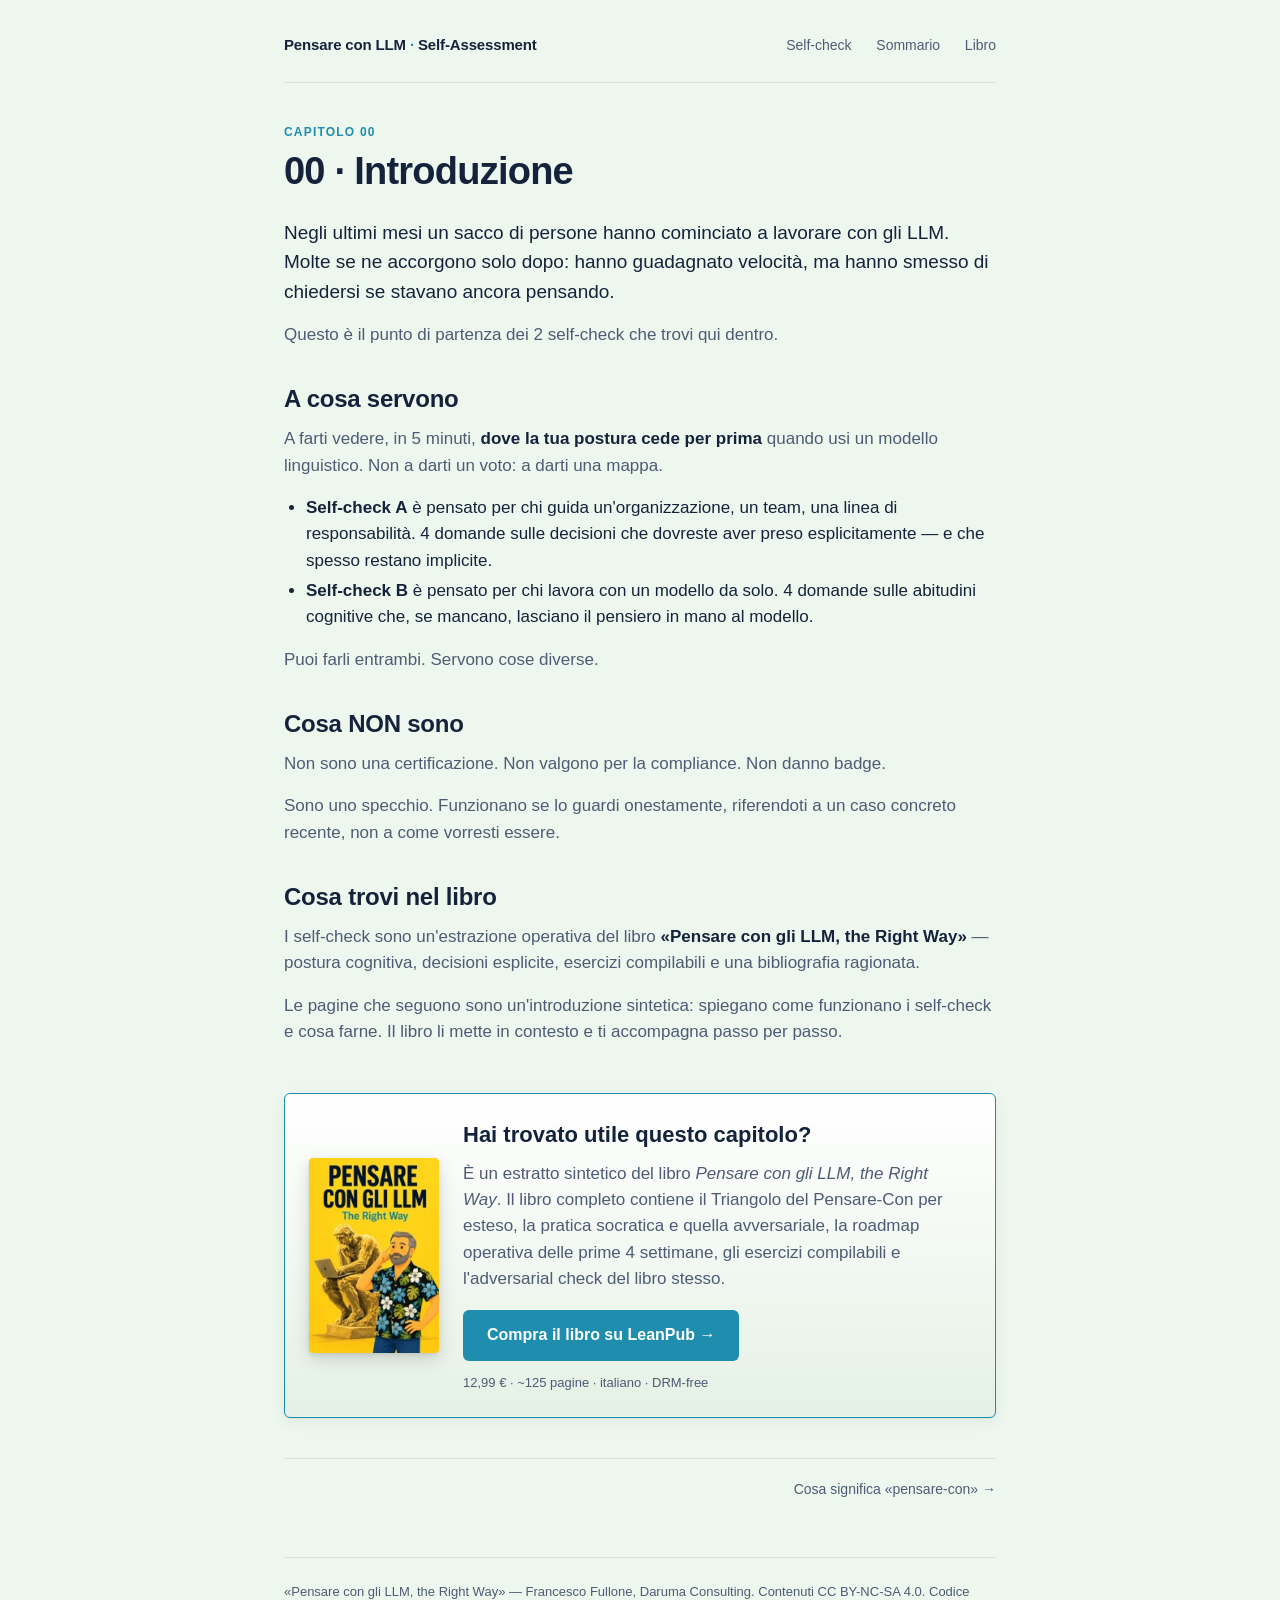
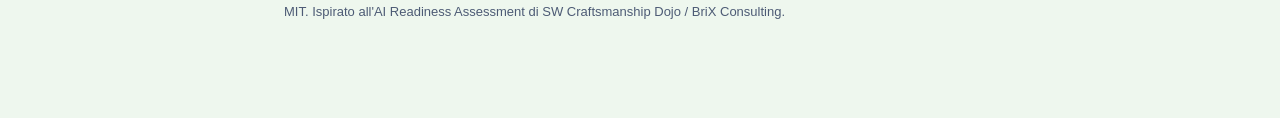
==== book/00-introduzione.html @ 1b7c7dd3 "feat: pensare con gli LLM self-assessment — initial commit App statica con 2 self-check gratuiti (or" ====
<!DOCTYPE html>
<html lang="it">
<head>
<meta charset="UTF-8" />
<meta name="viewport" content="width=device-width, initial-scale=1.0" />
<title>Introduzione · Pensare con LLM</title>
<meta name="description" content="Introduzione — un estratto dal libro
«Pensare con gli LLM, the Right Way» di Francesco Fullone." />
<link rel="stylesheet" href="../styles.css" />
</head>
<body>
<div class="container">

  <header class="site">
    <div class="brand"><a href="../index.html">Pensare con LLM <span class="dot">·</span> Self-Assessment</a></div>
    <nav>
      <a href="../index.html">Self-check</a>
      <a href="sommario.html">Sommario</a>
      <a href="https://leanpub.com/pensare-con-gli-llm" target="_blank" rel="noopener">Libro</a>
    </nav>
  </header>

  <article class="chapter">
    <div class="chapter-meta">Capitolo 00</div>
<h1 id="00--introduzione">00 · Introduzione</h1>
<p>Negli ultimi mesi un sacco di persone hanno cominciato a lavorare con
gli LLM. Molte se ne accorgono solo dopo: hanno guadagnato velocità, ma
hanno smesso di chiedersi se stavano ancora pensando.</p>
<p>Questo è il punto di partenza dei 2 self-check che trovi qui
dentro.</p>
<h2 id="a-cosa-servono">A cosa servono</h2>
<p>A farti vedere, in 5 minuti, <strong>dove la tua postura cede per
prima</strong> quando usi un modello linguistico. Non a darti un voto: a
darti una mappa.</p>
<ul>
<li><strong>Self-check A</strong> è pensato per chi guida
un'organizzazione, un team, una linea di responsabilità. 4 domande sulle
decisioni che dovreste aver preso esplicitamente — e che spesso restano
implicite.</li>
<li><strong>Self-check B</strong> è pensato per chi lavora con un
modello da solo. 4 domande sulle abitudini cognitive che, se mancano,
lasciano il pensiero in mano al modello.</li>
</ul>
<p>Puoi farli entrambi. Servono cose diverse.</p>
<h2 id="cosa-non-sono">Cosa NON sono</h2>
<p>Non sono una certificazione. Non valgono per la compliance. Non danno
badge.</p>
<p>Sono uno specchio. Funzionano se lo guardi onestamente, riferendoti a
un caso concreto recente, non a come vorresti essere.</p>
<h2 id="cosa-trovi-nel-libro">Cosa trovi nel libro</h2>
<p>I self-check sono un'estrazione operativa del libro <strong>«Pensare
con gli LLM, the Right Way»</strong> — postura cognitiva, decisioni
esplicite, esercizi compilabili e una bibliografia ragionata.</p>
<p>Le pagine che seguono sono un'introduzione sintetica: spiegano come
funzionano i self-check e cosa farne. Il libro li mette in contesto e ti
accompagna passo per passo.</p>
  </article>

  <div class="card buy-cta">
    <a class="buy-cta-cover" href="https://leanpub.com/pensare-con-gli-llm" target="_blank" rel="noopener" aria-label="Pensare con gli LLM, the Right Way — disponibile su LeanPub">
      <img src="../assets/copertina-small.jpg" alt="Copertina di «Pensare con gli LLM, the Right Way»" width="120" height="180" />
    </a>
    <div class="buy-cta-body">
      <h3>Hai trovato utile questo capitolo?</h3>
      <p>È un estratto sintetico del libro <em>Pensare con gli LLM, the Right Way</em>. Il libro completo contiene il Triangolo del Pensare-Con per esteso, la pratica socratica e quella avversariale, la roadmap operativa delle prime 4 settimane, gli esercizi compilabili e l'adversarial check del libro stesso.</p>
      <a class="btn cta" href="https://leanpub.com/pensare-con-gli-llm" target="_blank" rel="noopener">Compra il libro su LeanPub →</a>
      <span class="price-note">12,99 € · ~125 pagine · italiano · DRM-free</span>
    </div>
  </div>

  <nav class="chapter-nav">
    <span></span>
    <a href="01-cosa-significa-pensare-con.html" class="next">Cosa
significa «pensare-con» →</a>
  </nav>

  <footer class="site">
    <p>«Pensare con gli LLM, the Right Way» — Francesco Fullone, Daruma Consulting. Contenuti CC BY-NC-SA 4.0. Codice MIT. Ispirato all'<a href="https://github.com/sw-craftsmanship-dojo/sw-ai-readiness-assessment" target="_blank" rel="noopener">AI Readiness Assessment</a> di SW Craftsmanship Dojo / BriX Consulting.</p>
  </footer>
</div>
</body>
</html>
---- styles.css ----
:root {
  /* Palette tratta dalla copertina del libro */
  --bg: #eef7ee;            /* verde tenue, dalle foglie della camicia in copertina */
  --ink: #14233b;           /* navy del titolo in copertina */
  --ink-soft: #4d5b75;      /* navy attenuato per testo secondario */
  --line: #e3dfd0;          /* beige caldo */
  --card: #ffffff;
  --accent: #1f8dad;        /* teal — «The Right Way» in copertina */
  --accent-hover: #186e88;
  --accent-soft: #d0e7f0;
  --yellow: #f5c518;        /* giallo della copertina */
  --yellow-soft: #fdedb5;
  --good: #1f7a5d;
  --warn: #8a6510;
  --bad: #c44a1a;
  --radius: 6px;
  --shadow: 0 1px 0 rgba(0,0,0,0.04), 0 4px 16px rgba(20,35,59,0.06);
}
* { box-sizing: border-box; }
html, body { margin: 0; padding: 0; background: var(--bg); color: var(--ink); }
body {
  font-family: -apple-system, BlinkMacSystemFont, "Segoe UI", "Helvetica Neue", Arial, sans-serif;
  font-size: 17px;
  line-height: 1.55;
  -webkit-font-smoothing: antialiased;
}
.container { max-width: 760px; margin: 0 auto; padding: 32px 24px 80px; }

/* ===== HEADER / FOOTER ===== */
header.site { display: flex; justify-content: space-between; align-items: baseline; padding-bottom: 24px; border-bottom: 1px solid var(--line); margin-bottom: 40px; flex-wrap: wrap; gap: 12px; }
header.site .brand { font-weight: 700; font-size: 15px; letter-spacing: -0.01em; }
header.site .brand a { color: inherit; text-decoration: none; }
header.site .brand .dot { color: var(--accent); }
header.site nav a { color: var(--ink-soft); text-decoration: none; font-size: 14px; margin-left: 20px; }
header.site nav a:hover { color: var(--accent); }

footer.site { margin-top: 56px; padding-top: 24px; border-top: 1px solid var(--line); color: var(--ink-soft); font-size: 13px; }
footer.site a { color: var(--ink-soft); }

/* ===== TIPOGRAFIA ===== */
h1 { font-size: 38px; line-height: 1.15; letter-spacing: -0.02em; margin: 0 0 12px; font-weight: 700; }
h2 { font-size: 24px; line-height: 1.25; letter-spacing: -0.01em; margin: 36px 0 12px; font-weight: 600; }
h3 { font-size: 18px; margin: 28px 0 8px; font-weight: 600; }
p { margin: 0 0 16px; color: var(--ink-soft); }
p.lead { font-size: 19px; color: var(--ink); margin-bottom: 28px; }
a { color: var(--accent); text-decoration: none; }
a:hover { text-decoration: underline; }

blockquote {
  margin: 20px 0;
  padding: 14px 20px;
  border-left: 3px solid var(--accent);
  background: var(--card);
  color: var(--ink);
  font-style: italic;
  border-radius: 0 var(--radius) var(--radius) 0;
}
blockquote p { color: var(--ink); margin: 0 0 8px; }
blockquote p:last-child { margin-bottom: 0; }

code {
  font-family: ui-monospace, "SF Mono", Menlo, Consolas, monospace;
  font-size: 0.92em;
  background: var(--yellow-soft);
  color: var(--ink);
  padding: 1px 6px;
  border-radius: 3px;
}
pre {
  background: var(--ink);
  color: #f7f5f1;
  padding: 16px 18px;
  border-radius: var(--radius);
  overflow-x: auto;
  font-size: 14px;
  line-height: 1.5;
}
pre code { background: transparent; color: inherit; padding: 0; }

ul, ol { padding-left: 22px; margin: 0 0 16px; }
li { margin: 4px 0; color: var(--ink); }
li p { color: var(--ink); margin: 0; }

hr { border: 0; border-top: 1px solid var(--line); margin: 36px 0; }

table {
  width: 100%;
  border-collapse: collapse;
  margin: 20px 0;
  font-size: 15px;
  background: var(--card);
  border: 1px solid var(--line);
  border-radius: var(--radius);
  overflow: hidden;
}
th, td {
  padding: 10px 14px;
  text-align: left;
  border-bottom: 1px solid var(--line);
  vertical-align: top;
}
th { font-weight: 600; background: #efebe2; color: var(--ink); }
tr:last-child td { border-bottom: 0; }

em { font-style: italic; }
strong { font-weight: 600; color: var(--ink); }

/* ===== CARDS / GENERIC ===== */
.card {
  background: var(--card);
  border: 1px solid var(--line);
  border-radius: var(--radius);
  padding: 24px;
  box-shadow: var(--shadow);
}

.pill {
  display: inline-block; font-size: 12px; padding: 3px 10px;
  background: var(--yellow); color: var(--ink);
  border-radius: 99px; font-weight: 700;
  letter-spacing: 0.02em; margin-right: 8px;
}

button, .btn {
  font: inherit; cursor: pointer;
  background: var(--ink); color: white; border: 0;
  padding: 11px 20px; border-radius: var(--radius);
  font-weight: 600; font-size: 15px;
  transition: background 0.15s ease, transform 0.05s ease;
  display: inline-block;
  text-decoration: none;
}
button:hover, .btn:hover { background: var(--accent-hover); color: white; text-decoration: none; }
button:disabled { background: var(--line); color: var(--ink-soft); cursor: not-allowed; }
button.ghost { background: transparent; color: var(--ink-soft); }
button.ghost:hover { background: transparent; color: var(--accent); }
.btn.cta { background: var(--accent); color: white; }
.btn.cta:hover { background: var(--accent-hover); color: white; }

.hidden { display: none !important; }

/* ===== LANDING — hero con cover ===== */
.hero {
  display: grid;
  grid-template-columns: 1fr;
  gap: 24px;
  align-items: start;
  margin: 16px 0 32px;
}
@media (min-width: 720px) {
  .hero {
    grid-template-columns: 1fr 200px;
    gap: 36px;
  }
}
.hero-text { min-width: 0; }
.hero-cover {
  display: block;
  width: 100%;
  max-width: 200px;
  justify-self: end;
}
.hero-cover img {
  display: block;
  width: 100%;
  height: auto;
  border-radius: 4px;
  box-shadow: 0 8px 24px rgba(0,0,0,0.14), 0 2px 6px rgba(0,0,0,0.08);
  transition: transform 0.18s ease, box-shadow 0.18s ease;
}
.hero-cover:hover img {
  transform: translateY(-3px);
  box-shadow: 0 12px 28px rgba(0,0,0,0.18), 0 3px 8px rgba(0,0,0,0.1);
}
.hero-cover .caption {
  display: block;
  text-align: center;
  font-size: 12px;
  color: var(--ink-soft);
  margin-top: 8px;
  letter-spacing: 0.02em;
}

/* ===== LANDING (index.html) ===== */
.pick {
  display: grid; gap: 16px; grid-template-columns: 1fr;
  margin: 32px 0;
}
@media (min-width: 680px) { .pick { grid-template-columns: 1fr 1fr; } }
.pick .card { cursor: pointer; transition: transform 0.08s ease, border-color 0.15s ease; }
.pick .card:hover { border-color: var(--accent); transform: translateY(-1px); }
.pick .tag { display: inline-block; font-size: 12px; text-transform: uppercase; letter-spacing: 0.06em; padding: 3px 8px; border-radius: 3px; background: var(--yellow-soft); color: var(--ink); margin-bottom: 12px; font-weight: 700; }
.pick h3 { margin-top: 0; }
.pick .meta { font-size: 13px; color: var(--ink-soft); margin-top: 12px; }

/* ===== QUIZ ===== */
.progress {
  display: flex; align-items: center; gap: 12px; margin-bottom: 28px;
  font-size: 13px; color: var(--ink-soft);
}
.progress .bar { flex: 1; height: 4px; background: var(--line); border-radius: 2px; overflow: hidden; }
.progress .bar > span { display: block; height: 100%; background: var(--accent); transition: width 0.25s ease; }

.question { margin-bottom: 20px; }
.question .dim { font-size: 12px; text-transform: uppercase; letter-spacing: 0.08em; color: var(--accent); font-weight: 700; margin-bottom: 8px; }
.question .q { font-size: 21px; line-height: 1.35; font-weight: 600; margin-bottom: 4px; }
.question .sub { color: var(--ink-soft); font-size: 15px; margin-bottom: 20px; }

.scale { display: grid; gap: 8px; }
.scale label {
  display: flex; align-items: flex-start; gap: 12px;
  padding: 12px 14px;
  border: 1px solid var(--line);
  border-radius: var(--radius);
  cursor: pointer;
  background: var(--card);
  transition: border-color 0.15s ease, background 0.15s ease;
}
.scale label:hover { border-color: var(--accent); }
.scale label.selected { border-color: var(--accent); background: var(--accent-soft); }
.scale input { margin-top: 4px; accent-color: var(--accent); }
.scale .lvl { font-weight: 600; min-width: 14px; }
.scale .txt { color: var(--ink); }

.actions { display: flex; justify-content: space-between; margin-top: 28px; gap: 12px; align-items: center; }

/* ===== RESULT ===== */
.result .score-block { text-align: center; padding: 28px 16px; }
.result .score-block .label { text-transform: uppercase; letter-spacing: 0.1em; font-size: 12px; color: var(--ink-soft); margin-bottom: 8px; }
.result .score-block .value { font-size: 64px; font-weight: 700; letter-spacing: -0.03em; line-height: 1; }
.result .score-block .max { color: var(--ink-soft); font-size: 22px; }
.result .level { display: inline-block; padding: 6px 14px; border-radius: 99px; font-size: 13px; font-weight: 600; margin-top: 12px; }
.result .level.high { background: #f7d8cc; color: var(--bad); }
.result .level.med  { background: var(--yellow-soft); color: var(--warn); }
.result .level.low  { background: var(--accent-soft); color: var(--accent); }
.result .level.mature { background: #d0e8dc; color: var(--good); }

.breakdown { margin-top: 32px; }
.breakdown .row { display: grid; grid-template-columns: 130px 1fr 40px; gap: 14px; align-items: center; padding: 10px 0; border-bottom: 1px dashed var(--line); }
.breakdown .row:last-child { border-bottom: 0; }
.breakdown .dim-name { font-weight: 600; font-size: 14px; text-transform: uppercase; letter-spacing: 0.05em; }
.breakdown .meter { height: 6px; background: var(--line); border-radius: 3px; overflow: hidden; }
.breakdown .meter > span { display: block; height: 100%; background: var(--accent); }
.breakdown .num { text-align: right; font-variant-numeric: tabular-nums; color: var(--ink-soft); font-size: 14px; }

.reco { margin-top: 28px; }
.reco h3 { margin-bottom: 8px; }
.reco ul { padding-left: 20px; margin: 0; }
.reco li { margin: 6px 0; color: var(--ink); }

/* ===== CHAPTER PAGES ===== */
.chapter-meta {
  font-size: 12px;
  text-transform: uppercase;
  letter-spacing: 0.1em;
  color: var(--accent);
  font-weight: 700;
  margin-bottom: 8px;
}
article.chapter {
  margin-bottom: 48px;
}
article.chapter h1 { margin-bottom: 24px; }
article.chapter p:first-of-type { font-size: 19px; color: var(--ink); }

.buy-cta {
  margin-top: 40px;
  background: linear-gradient(180deg, var(--card) 0%, #e5f1e5 100%);
  border-color: var(--accent);
  display: grid;
  grid-template-columns: 130px 1fr;
  gap: 24px;
  align-items: center;
}
@media (max-width: 560px) {
  .buy-cta {
    grid-template-columns: 1fr;
    text-align: center;
    gap: 16px;
  }
  .buy-cta-cover { justify-self: center; max-width: 140px; }
}
.buy-cta-cover {
  display: block;
  width: 100%;
}
.buy-cta-cover img {
  display: block;
  width: 100%;
  height: auto;
  border-radius: 4px;
  box-shadow: 0 6px 18px rgba(0,0,0,0.14), 0 2px 4px rgba(0,0,0,0.08);
  transition: transform 0.18s ease;
}
.buy-cta-cover:hover img { transform: translateY(-2px); }
.buy-cta-body h3 { margin-top: 0; font-size: 22px; }
.buy-cta-body p { color: var(--ink-soft); margin-bottom: 18px; }
.buy-cta-body .btn.cta { font-size: 16px; padding: 13px 24px; }
.buy-cta-body .price-note {
  display: block;
  margin-top: 12px;
  font-size: 13px;
  color: var(--ink-soft);
}

/* ===== SOMMARIO (TOC libro) ===== */
.toc-part-header {
  font-size: 13px;
  text-transform: uppercase;
  letter-spacing: 0.12em;
  color: var(--accent);
  font-weight: 700;
  margin: 44px 0 16px;
  padding-bottom: 8px;
  border-bottom: 2px solid var(--accent);
}
.toc-part-header .label {
  display: inline-block;
  margin-right: 10px;
  padding: 3px 8px;
  background: var(--yellow);
  color: var(--ink);
  border-radius: 3px;
  letter-spacing: 0.08em;
}

.toc-entry {
  display: grid;
  grid-template-columns: 70px 1fr;
  gap: 18px;
  align-items: start;
  padding: 18px 0;
  border-bottom: 1px solid var(--line);
}
.toc-entry:last-child { border-bottom: 0; }
.toc-num {
  font-size: 26px;
  font-weight: 700;
  color: var(--accent);
  font-variant-numeric: tabular-nums;
  line-height: 1;
  letter-spacing: -0.02em;
}
.toc-content { min-width: 0; }
.toc-content h3 {
  margin: 0 0 6px;
  font-size: 18px;
  line-height: 1.3;
  color: var(--ink);
}
.toc-content p {
  margin: 0;
  color: var(--ink-soft);
  font-size: 15px;
  line-height: 1.5;
}

.toc-meta {
  display: flex;
  gap: 16px;
  flex-wrap: wrap;
  margin: 20px 0 4px;
  font-size: 14px;
  color: var(--ink-soft);
}
.toc-meta span {
  background: var(--card);
  border: 1px solid var(--line);
  border-radius: 99px;
  padding: 4px 12px;
}
.toc-meta strong { color: var(--ink); }

.chapter-nav {
  display: flex;
  justify-content: space-between;
  align-items: center;
  margin-top: 40px;
  padding-top: 20px;
  border-top: 1px solid var(--line);
  font-size: 14px;
  gap: 16px;
  flex-wrap: wrap;
}
.chapter-nav a {
  color: var(--ink-soft);
  text-decoration: none;
  max-width: 45%;
}
.chapter-nav a:hover { color: var(--accent); text-decoration: none; }
.chapter-nav a.next { text-align: right; margin-left: auto; }
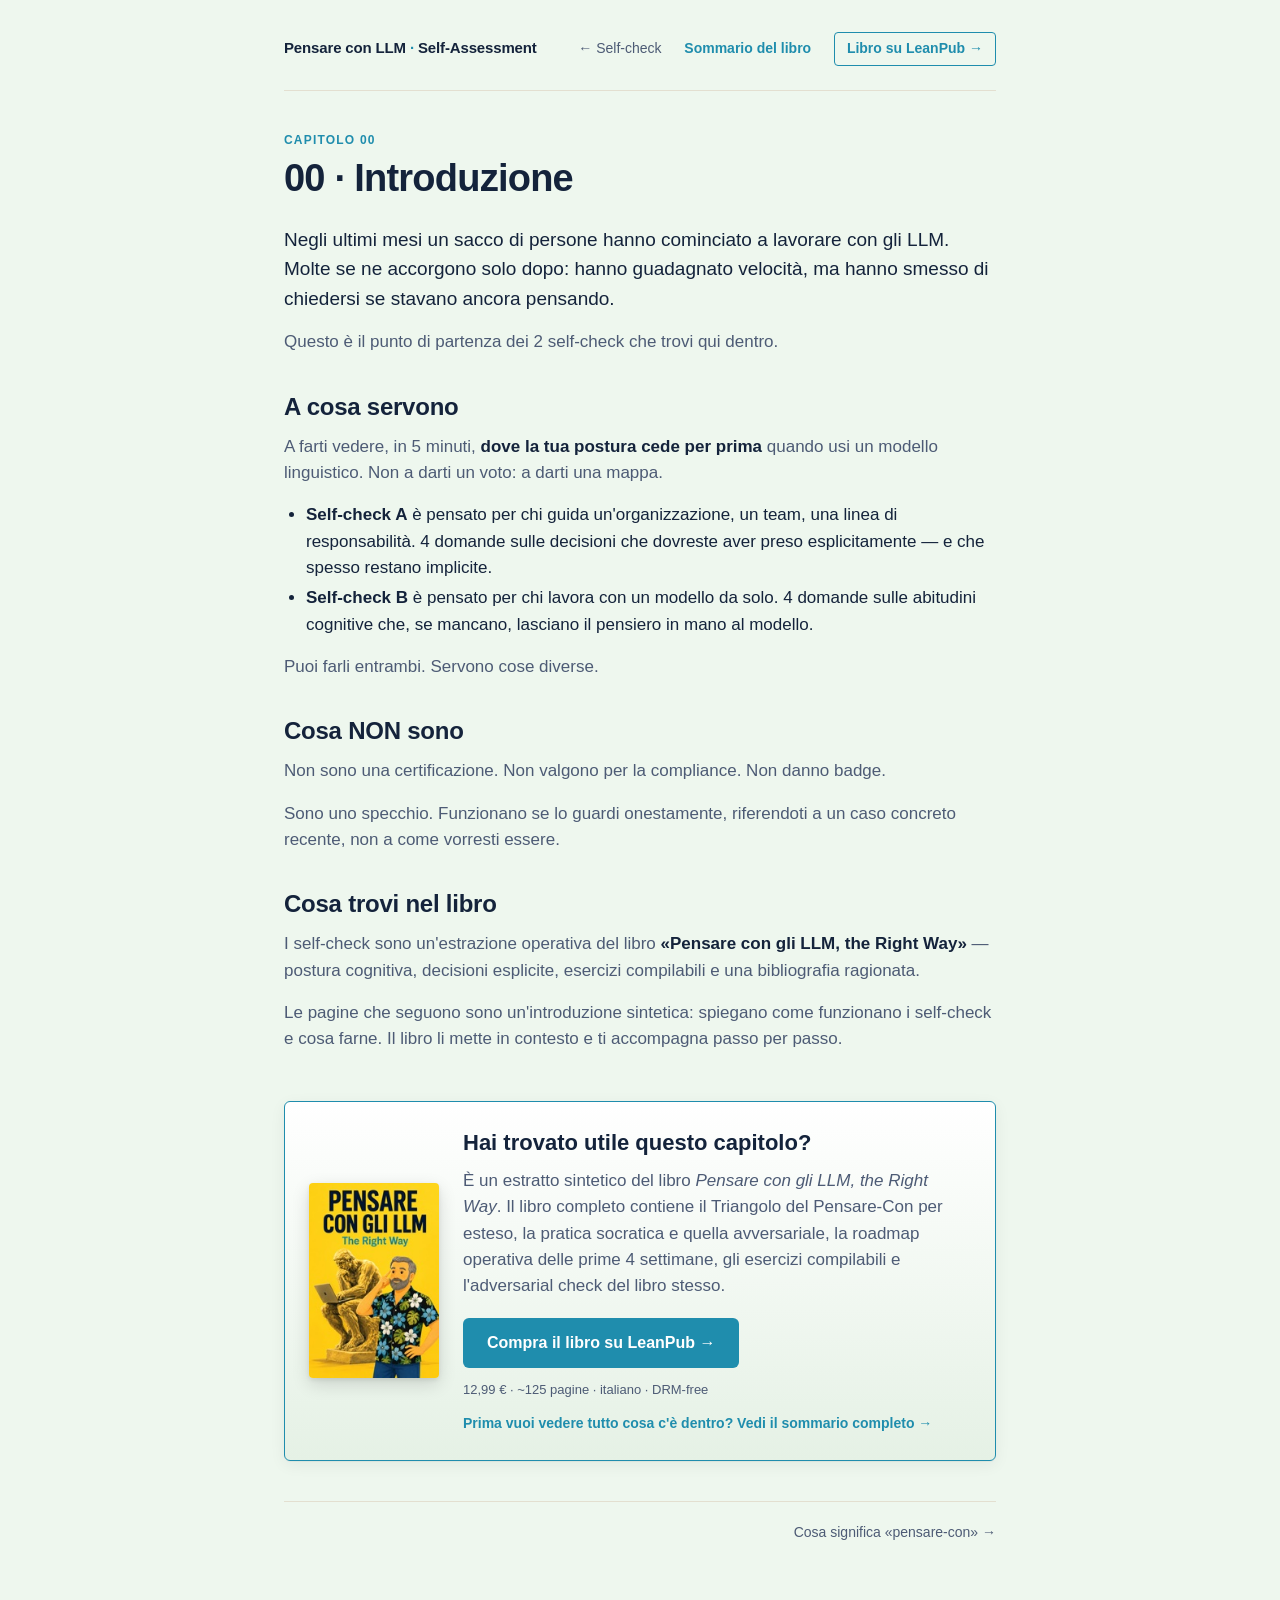
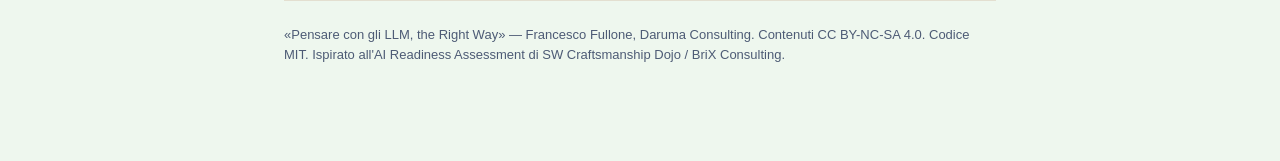
==== commit b84a9ae2: "ui: rendere Sommario e Libro più visibili nel nav + link contestuali - Nav Sommario in evidenza (tea" ====
--- a/book/00-introduzione.html
+++ b/book/00-introduzione.html
@@ -14,9 +14,9 @@
   <header class="site">
     <div class="brand"><a href="../index.html">Pensare con LLM <span class="dot">·</span> Self-Assessment</a></div>
     <nav>
-      <a href="../index.html">Self-check</a>
-      <a href="sommario.html">Sommario</a>
-      <a href="https://leanpub.com/pensare-con-gli-llm" target="_blank" rel="noopener">Libro</a>
+      <a href="../index.html">← Self-check</a>
+      <a href="sommario.html" class="nav-highlight">Sommario del libro</a>
+      <a href="https://leanpub.com/pensare-con-gli-llm" target="_blank" rel="noopener" class="nav-btn">Libro su LeanPub →</a>
     </nav>
   </header>
 
@@ -65,6 +65,7 @@
       <p>È un estratto sintetico del libro <em>Pensare con gli LLM, the Right Way</em>. Il libro completo contiene il Triangolo del Pensare-Con per esteso, la pratica socratica e quella avversariale, la roadmap operativa delle prime 4 settimane, gli esercizi compilabili e l'adversarial check del libro stesso.</p>
       <a class="btn cta" href="https://leanpub.com/pensare-con-gli-llm" target="_blank" rel="noopener">Compra il libro su LeanPub →</a>
       <span class="price-note">12,99 € · ~125 pagine · italiano · DRM-free</span>
+      <a href="sommario.html" class="inline-cta">Prima vuoi vedere tutto cosa c'è dentro? Vedi il sommario completo →</a>
     </div>
   </div>
 
--- a/styles.css
+++ b/styles.css
@@ -31,8 +31,58 @@
 header.site .brand { font-weight: 700; font-size: 15px; letter-spacing: -0.01em; }
 header.site .brand a { color: inherit; text-decoration: none; }
 header.site .brand .dot { color: var(--accent); }
-header.site nav a { color: var(--ink-soft); text-decoration: none; font-size: 14px; margin-left: 20px; }
+header.site nav a {
+  color: var(--ink-soft);
+  text-decoration: none;
+  font-size: 14px;
+  margin-left: 18px;
+  transition: color 0.15s ease, background 0.15s ease, border-color 0.15s ease;
+}
 header.site nav a:hover { color: var(--accent); }
+
+/* «Sommario» — link interno in evidenza */
+header.site nav a.nav-highlight {
+  color: var(--accent);
+  font-weight: 700;
+  border-bottom: 2px solid transparent;
+  padding-bottom: 2px;
+}
+header.site nav a.nav-highlight:hover {
+  border-bottom-color: var(--accent);
+}
+
+/* «Libro» — link esterno (LeanPub), stile bottone */
+header.site nav a.nav-btn {
+  display: inline-block;
+  padding: 5px 12px;
+  border: 1.5px solid var(--accent);
+  border-radius: 4px;
+  color: var(--accent);
+  font-weight: 700;
+}
+header.site nav a.nav-btn:hover {
+  background: var(--accent);
+  color: white;
+}
+
+/* Mini link inline per richiami contestuali (es. nella buy CTA o sotto un'azione) */
+.inline-cta {
+  display: inline-block;
+  margin-top: 12px;
+  font-size: 14px;
+  font-weight: 600;
+  color: var(--accent);
+  text-decoration: none;
+}
+.inline-cta:hover { text-decoration: underline; }
+.muted-link {
+  font-size: 14px;
+  color: var(--ink-soft);
+  text-align: center;
+  margin: 0 0 16px;
+}
+.muted-link a { color: var(--accent); font-weight: 600; }
+.muted-link a:hover { text-decoration: underline; }
 
 footer.site { margin-top: 56px; padding-top: 24px; border-top: 1px solid var(--line); color: var(--ink-soft); font-size: 13px; }
 footer.site a { color: var(--ink-soft); }
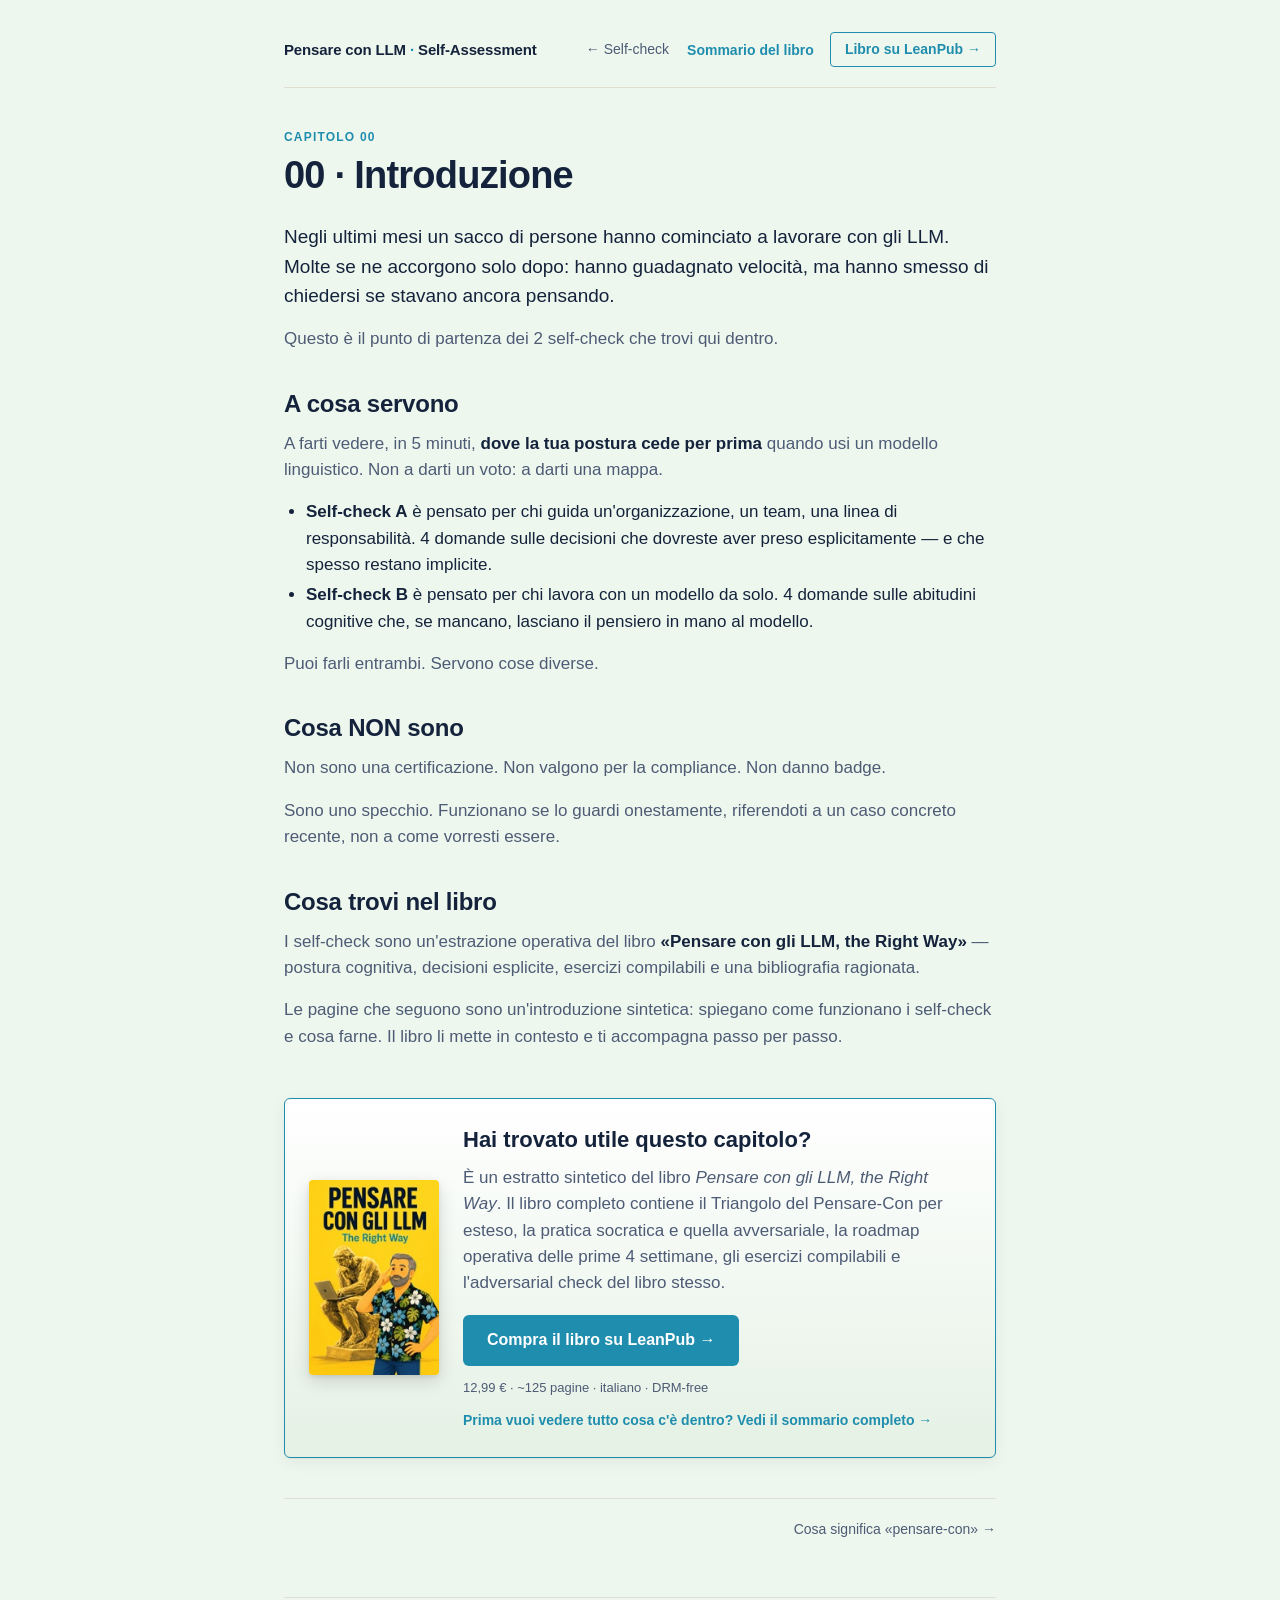
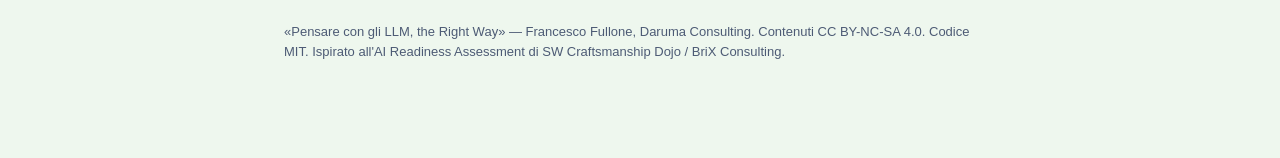
==== commit ba15c88b: "fix(ui): nav non spezza più singoli link su layout stretti feat(seo): Open Graph + Twitter Card + ca" ====
--- a/book/00-introduzione.html
+++ b/book/00-introduzione.html
@@ -6,20 +6,43 @@
 <title>Introduzione · Pensare con LLM</title>
 <meta name="description" content="Introduzione — un estratto dal libro
 «Pensare con gli LLM, the Right Way» di Francesco Fullone." />
+<link rel="canonical" href="https://fullo.github.io/pensare-con-gli-llm-assessment/book/00-introduzione.html" />
+
+<!-- Open Graph -->
+<meta property="og:type" content="article" />
+<meta property="og:title" content="Introduzione · Pensare con LLM" />
+<meta property="og:description" content="Introduzione — un estratto dal
+libro «Pensare con gli LLM, the Right Way» di Francesco Fullone." />
+<meta property="og:url" content="https://fullo.github.io/pensare-con-gli-llm-assessment/book/00-introduzione.html" />
+<meta property="og:image" content="https://fullo.github.io/pensare-con-gli-llm-assessment/assets/copertina.jpg" />
+<meta property="og:image:alt" content="Copertina di «Pensare con gli LLM, the Right Way» di Francesco Fullone" />
+<meta property="og:locale" content="it_IT" />
+<meta property="og:site_name" content="Pensare con LLM — Self-Assessment" />
+<meta property="article:author" content="Francesco Fullone" />
+
+<!-- Twitter Card -->
+<meta name="twitter:card" content="summary_large_image" />
+<meta name="twitter:title" content="Introduzione · Pensare con LLM" />
+<meta name="twitter:description" content="Introduzione — un estratto dal
+libro «Pensare con gli LLM, the Right Way» di Francesco Fullone." />
+<meta name="twitter:image" content="https://fullo.github.io/pensare-con-gli-llm-assessment/assets/copertina.jpg" />
+
 <link rel="stylesheet" href="../styles.css" />
 </head>
 <body>
+<a class="skip-link" href="#main">Salta al contenuto</a>
 <div class="container">
 
   <header class="site">
-    <div class="brand"><a href="../index.html">Pensare con LLM <span class="dot">·</span> Self-Assessment</a></div>
-    <nav>
+    <div class="brand"><a href="../index.html">Pensare con LLM<span class="brand-suffix"> <span class="dot">·</span> Self-Assessment</span></a></div>
+    <nav aria-label="Navigazione principale">
       <a href="../index.html">← Self-check</a>
       <a href="sommario.html" class="nav-highlight">Sommario del libro</a>
       <a href="https://leanpub.com/pensare-con-gli-llm" target="_blank" rel="noopener" class="nav-btn">Libro su LeanPub →</a>
     </nav>
   </header>
 
+  <main id="main">
   <article class="chapter">
     <div class="chapter-meta">Capitolo 00</div>
 <h1 id="00--introduzione">00 · Introduzione</h1>
@@ -69,11 +92,13 @@
     </div>
   </div>
 
-  <nav class="chapter-nav">
+  <nav class="chapter-nav" aria-label="Navigazione capitoli">
     <span></span>
-    <a href="01-cosa-significa-pensare-con.html" class="next">Cosa
+    <a href="01-cosa-significa-pensare-con.html" class="next" rel="next">Cosa
 significa «pensare-con» →</a>
   </nav>
+
+  </main>
 
   <footer class="site">
     <p>«Pensare con gli LLM, the Right Way» — Francesco Fullone, Daruma Consulting. Contenuti CC BY-NC-SA 4.0. Codice MIT. Ispirato all'<a href="https://github.com/sw-craftsmanship-dojo/sw-ai-readiness-assessment" target="_blank" rel="noopener">AI Readiness Assessment</a> di SW Craftsmanship Dojo / BriX Consulting.</p>
--- a/styles.css
+++ b/styles.css
@@ -18,6 +18,30 @@
 }
 * { box-sizing: border-box; }
 html, body { margin: 0; padding: 0; background: var(--bg); color: var(--ink); }
+
+/* A11y — focus visibile coerente */
+*:focus { outline: none; }
+*:focus-visible {
+  outline: 2px solid var(--accent);
+  outline-offset: 2px;
+  border-radius: 2px;
+}
+
+/* A11y — skip-link */
+.skip-link {
+  position: absolute;
+  top: -100px;
+  left: 0;
+  background: var(--ink);
+  color: white;
+  padding: 10px 18px;
+  z-index: 1000;
+  text-decoration: none;
+  font-size: 14px;
+  font-weight: 700;
+  border-radius: 0 0 4px 0;
+}
+.skip-link:focus { top: 0; }
 body {
   font-family: -apple-system, BlinkMacSystemFont, "Segoe UI", "Helvetica Neue", Arial, sans-serif;
   font-size: 17px;
@@ -27,15 +51,35 @@
 .container { max-width: 760px; margin: 0 auto; padding: 32px 24px 80px; }
 
 /* ===== HEADER / FOOTER ===== */
-header.site { display: flex; justify-content: space-between; align-items: baseline; padding-bottom: 24px; border-bottom: 1px solid var(--line); margin-bottom: 40px; flex-wrap: wrap; gap: 12px; }
+header.site {
+  display: flex;
+  justify-content: space-between;
+  align-items: center;
+  padding-bottom: 20px;
+  border-bottom: 1px solid var(--line);
+  margin-bottom: 40px;
+  flex-wrap: wrap;
+  gap: 12px 16px;
+}
 header.site .brand { font-weight: 700; font-size: 15px; letter-spacing: -0.01em; }
 header.site .brand a { color: inherit; text-decoration: none; }
 header.site .brand .dot { color: var(--accent); }
+@media (max-width: 480px) {
+  header.site .brand-suffix { display: none; }
+}
+
+header.site nav {
+  display: flex;
+  flex-wrap: wrap;
+  align-items: center;
+  gap: 6px 14px;
+}
 header.site nav a {
   color: var(--ink-soft);
   text-decoration: none;
   font-size: 14px;
-  margin-left: 18px;
+  white-space: nowrap;
+  padding: 6px 2px;
   transition: color 0.15s ease, background 0.15s ease, border-color 0.15s ease;
 }
 header.site nav a:hover { color: var(--accent); }
@@ -54,16 +98,74 @@
 /* «Libro» — link esterno (LeanPub), stile bottone */
 header.site nav a.nav-btn {
   display: inline-block;
-  padding: 5px 12px;
+  padding: 8px 14px;
   border: 1.5px solid var(--accent);
   border-radius: 4px;
   color: var(--accent);
   font-weight: 700;
+  line-height: 1.2;
 }
 header.site nav a.nav-btn:hover {
   background: var(--accent);
   color: white;
 }
+
+/* ===== INDICE DEI CAPITOLI (sulla landing) ===== */
+.chapter-index {
+  margin: 40px 0 24px;
+  padding: 24px;
+  border: 1px solid var(--line);
+  border-radius: var(--radius);
+  background: rgba(255,255,255,0.5);
+}
+.chapter-index h2 {
+  font-size: 13px;
+  text-transform: uppercase;
+  letter-spacing: 0.1em;
+  color: var(--accent);
+  margin: 0 0 4px;
+  font-weight: 700;
+}
+.chapter-index .sub {
+  color: var(--ink-soft);
+  font-size: 14px;
+  margin: 0 0 18px;
+}
+.chapter-index ol {
+  list-style: none;
+  padding: 0;
+  margin: 0;
+  display: grid;
+  grid-template-columns: 1fr;
+  gap: 2px;
+}
+@media (min-width: 680px) {
+  .chapter-index ol { grid-template-columns: 1fr 1fr; gap: 2px 20px; }
+}
+.chapter-index li { margin: 0; }
+.chapter-index a {
+  display: flex;
+  align-items: baseline;
+  gap: 10px;
+  padding: 8px 10px;
+  border-radius: 4px;
+  text-decoration: none;
+  transition: background 0.12s ease, color 0.12s ease;
+}
+.chapter-index a:hover { background: var(--accent-soft); }
+.chapter-index .num {
+  flex: 0 0 24px;
+  color: var(--accent);
+  font-weight: 700;
+  font-variant-numeric: tabular-nums;
+  font-size: 14px;
+}
+.chapter-index .title {
+  color: var(--ink);
+  font-size: 14px;
+  font-weight: 500;
+}
+.chapter-index a:hover .title { color: var(--accent); }
 
 /* Mini link inline per richiami contestuali (es. nella buy CTA o sotto un'azione) */
 .inline-cta {
